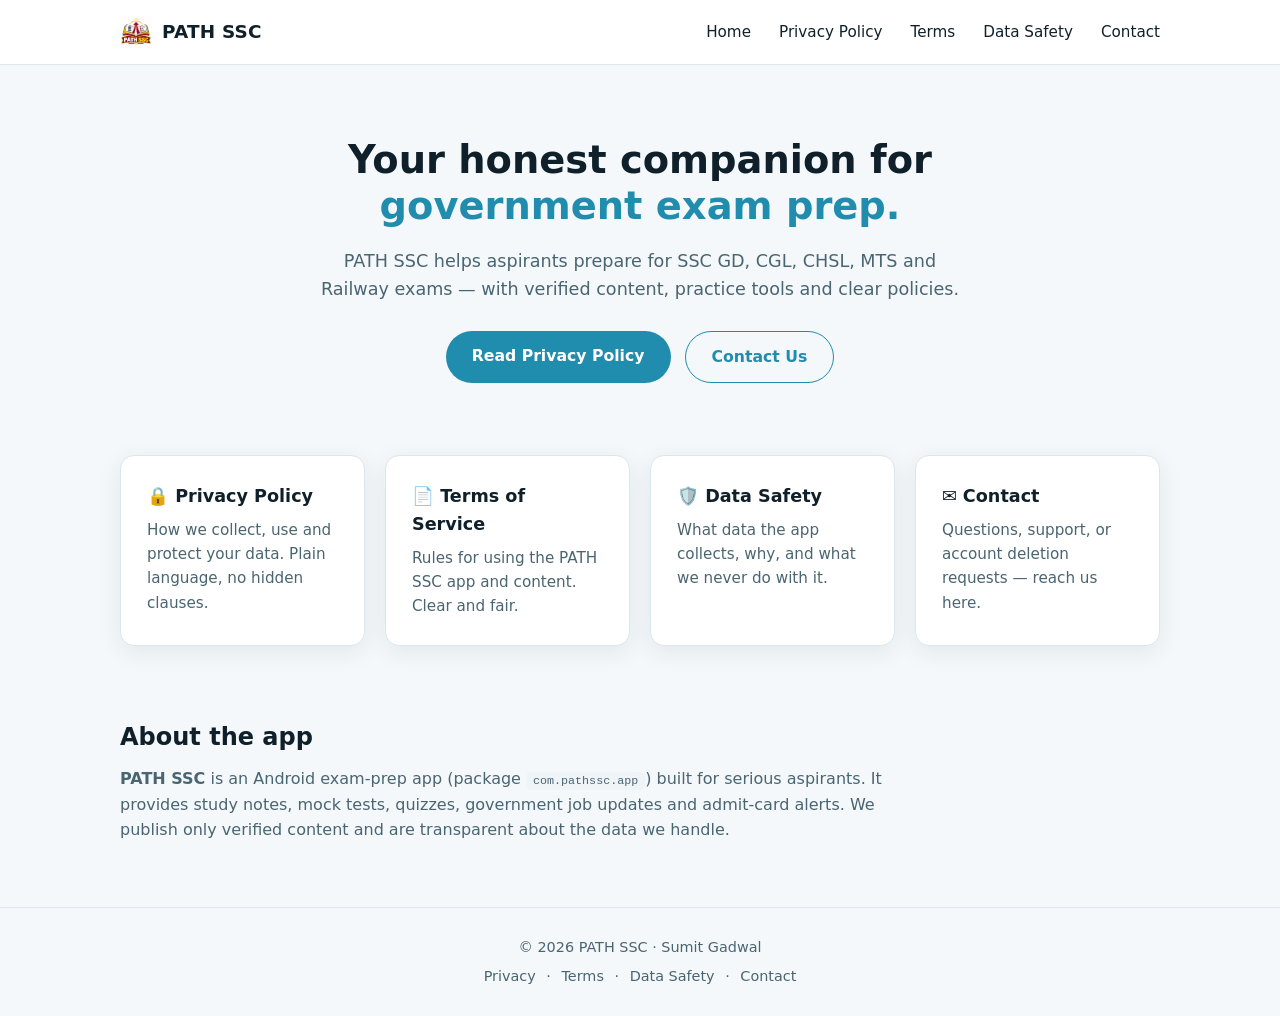
==== index.html @ 65ccd002 "PATH SSC legal website (privacy, terms, data safety, contact)" ====
<!DOCTYPE html>
<html lang="en">
<head>
  <meta charset="UTF-8">
  <meta name="viewport" content="width=device-width, initial-scale=1.0">
  <title>PATH SSC — Government Exam Companion | Policies & Legal</title>
  <meta name="description" content="PATH SSC official site — privacy policy, terms of service, data safety and contact for the PATH SSC government exam preparation app.">
  <link rel="icon" type="image/svg+xml" href="assets/icon.png">
  <link rel="stylesheet" href="css/style.css">
</head>
<body>
  <header class="site-header">
    <div class="container header-inner">
      <a href="index.html" class="brand">
        <img src="assets/icon.png" alt="PATH SSC logo" class="brand-icon">
        <span class="brand-name">PATH SSC</span>
      </a>
      <nav class="nav" id="nav">
        <a href="index.html">Home</a>
        <a href="privacy-policy.html">Privacy Policy</a>
        <a href="terms.html">Terms</a>
        <a href="data-safety.html">Data Safety</a>
        <a href="contact.html">Contact</a>
      </nav>
      <button class="nav-toggle" id="navToggle" aria-label="Menu" aria-expanded="false">
        <span></span><span></span><span></span>
      </button>
    </div>
  </header>

  <main>
    <section class="hero">
      <div class="container">
        <h1>Your honest companion for<br><span class="accent">government exam prep.</span></h1>
        <p class="lead">PATH SSC helps aspirants prepare for SSC GD, CGL, CHSL, MTS and Railway exams — with verified content, practice tools and clear policies.</p>
        <div class="hero-actions">
          <a class="btn btn-primary" href="privacy-policy.html">Read Privacy Policy</a>
          <a class="btn btn-ghost" href="contact.html">Contact Us</a>
        </div>
      </div>
    </section>

    <section class="cards">
      <div class="container cards-grid">
        <a class="card" href="privacy-policy.html">
          <h2>🔒 Privacy Policy</h2>
          <p>How we collect, use and protect your data. Plain language, no hidden clauses.</p>
        </a>
        <a class="card" href="terms.html">
          <h2>📄 Terms of Service</h2>
          <p>Rules for using the PATH SSC app and content. Clear and fair.</p>
        </a>
        <a class="card" href="data-safety.html">
          <h2>🛡️ Data Safety</h2>
          <p>What data the app collects, why, and what we never do with it.</p>
        </a>
        <a class="card" href="contact.html">
          <h2>✉️ Contact</h2>
          <p>Questions, support, or account deletion requests — reach us here.</p>
        </a>
      </div>
    </section>

    <section class="note">
      <div class="container">
        <h2>About the app</h2>
        <p><strong>PATH SSC</strong> is an Android exam-prep app (package <code>com.pathssc.app</code>) built for serious aspirants. It provides study notes, mock tests, quizzes, government job updates and admit-card alerts. We publish only verified content and are transparent about the data we handle.</p>
      </div>
    </section>
  </main>

  <footer class="site-footer">
    <div class="container">
      <p>© <span id="year"></span> PATH SSC · Sumit Gadwal</p>
      <p class="footer-links">
        <a href="privacy-policy.html">Privacy</a> ·
        <a href="terms.html">Terms</a> ·
        <a href="data-safety.html">Data Safety</a> ·
        <a href="contact.html">Contact</a>
      </p>
    </div>
  </footer>

  <script src="js/main.js"></script>
</body>
</html>
---- css/style.css ----
:root {
  --teal: #218DAE;
  --cyan: #2BBBD7;
  --yellow: #FFD758;
  --cream: #FCE59A;
  --ink: #10202A;
  --muted: #4A6572;
  --bg: #F4F8FA;
  --surface: #FFFFFF;
  --border: #DCE7EC;
  --radius: 14px;
  --shadow: 0 6px 24px rgba(16, 32, 42, 0.08);
  --font: 'Segoe UI', system-ui, -apple-system, sans-serif;
}

* { margin: 0; padding: 0; box-sizing: border-box; }
html { scroll-behavior: smooth; }
body {
  font-family: var(--font);
  color: var(--ink);
  background: var(--bg);
  line-height: 1.6;
}
.container { max-width: 1080px; margin: 0 auto; padding: 0 20px; }
a { color: var(--teal); text-decoration: none; }
a:hover { text-decoration: underline; }

/* Header */
.site-header {
  position: sticky; top: 0; z-index: 50;
  background: rgba(255,255,255,0.92);
  backdrop-filter: blur(8px);
  border-bottom: 1px solid var(--border);
}
.header-inner { display: flex; align-items: center; justify-content: space-between; height: 64px; }
.brand { display: flex; align-items: center; gap: 10px; font-weight: 700; color: var(--ink); }
.brand-icon { width: 32px; height: 32px; }
.brand-name { font-size: 1.15rem; letter-spacing: 0.2px; }
.nav { display: flex; gap: 28px; }
.nav a { color: var(--ink); font-weight: 500; font-size: 0.95rem; }
.nav a:hover { color: var(--teal); text-decoration: none; }
.nav-toggle { display: none; background: none; border: 0; cursor: pointer; flex-direction: column; gap: 5px; padding: 6px; }
.nav-toggle span { display: block; width: 24px; height: 2px; background: var(--ink); border-radius: 2px; transition: 0.2s; }

/* Hero */
.hero { padding: 72px 0 48px; text-align: center; }
.hero h1 { font-size: 2.4rem; font-weight: 800; line-height: 1.2; }
.accent { color: var(--teal); }
.lead { max-width: 640px; margin: 18px auto 0; color: var(--muted); font-size: 1.1rem; }
.hero-actions { margin-top: 28px; display: flex; gap: 14px; justify-content: center; flex-wrap: wrap; }
.btn { display: inline-block; padding: 12px 26px; border-radius: 999px; font-weight: 600; font-size: 0.98rem; transition: 0.2s; }
.btn-primary { background: var(--teal); color: #fff; }
.btn-primary:hover { background: #187a96; text-decoration: none; }
.btn-ghost { background: transparent; color: var(--teal); border: 1.5px solid var(--teal); }
.btn-ghost:hover { background: var(--teal); color: #fff; text-decoration: none; }

/* Cards */
.cards { padding: 24px 0 48px; }
.cards-grid { display: grid; grid-template-columns: repeat(auto-fit, minmax(220px, 1fr)); gap: 20px; }
.card {
  background: var(--surface); border: 1px solid var(--border);
  border-radius: var(--radius); padding: 26px; box-shadow: var(--shadow);
  transition: transform 0.18s, box-shadow 0.18s; color: var(--ink); display: block;
}
.card:hover { transform: translateY(-4px); box-shadow: 0 12px 32px rgba(16,32,42,0.14); text-decoration: none; }
.card h2 { font-size: 1.1rem; margin-bottom: 8px; }
.card p { color: var(--muted); font-size: 0.95rem; }

/* Note */
.note { padding: 24px 0 64px; }
.note h2 { margin-bottom: 10px; }
.note p { color: var(--muted); max-width: 780px; }
.note code { background: #eef4f7; padding: 2px 7px; border-radius: 6px; font-size: 0.9em; }

/* Legal pages */
.page { padding: 48px 0 72px; }
.page-header { margin-bottom: 28px; }
.page-header h1 { font-size: 2rem; }
.page-header .updated { color: var(--muted); font-size: 0.88rem; margin-top: 4px; }
.legal { background: var(--surface); border: 1px solid var(--border); border-radius: var(--radius); padding: 36px; box-shadow: var(--shadow); }
.legal h2 { font-size: 1.25rem; margin: 26px 0 8px; color: var(--teal); }
.legal h2:first-child { margin-top: 0; }
.legal p, .legal li { color: #304a56; margin-bottom: 10px; }
.legal ul, .legal ol { padding-left: 22px; margin-bottom: 14px; }
.legal strong { color: var(--ink); }

/* Contact */
.contact-box { max-width: 640px; }
.contact-item { background: var(--surface); border: 1px solid var(--border); border-radius: var(--radius); padding: 22px 26px; margin-bottom: 16px; }
.contact-item h3 { margin-bottom: 6px; font-size: 1.05rem; }
.contact-item p { color: var(--muted); }
.contact-item a { font-weight: 600; }

/* Footer */
.site-footer { border-top: 1px solid var(--border); padding: 28px 0; text-align: center; color: var(--muted); font-size: 0.9rem; }
.footer-links { margin-top: 6px; }
.footer-links a { color: var(--muted); margin: 0 6px; }

/* Responsive */
@media (max-width: 720px) {
  .hero h1 { font-size: 1.8rem; }
  .nav {
    display: none; flex-direction: column; position: absolute; top: 64px; left: 0; right: 0;
    background: #fff; border-bottom: 1px solid var(--border); padding: 14px 20px; gap: 16px;
  }
  .nav.open { display: flex; }
  .nav-toggle { display: flex; }
  .legal { padding: 24px; }
}
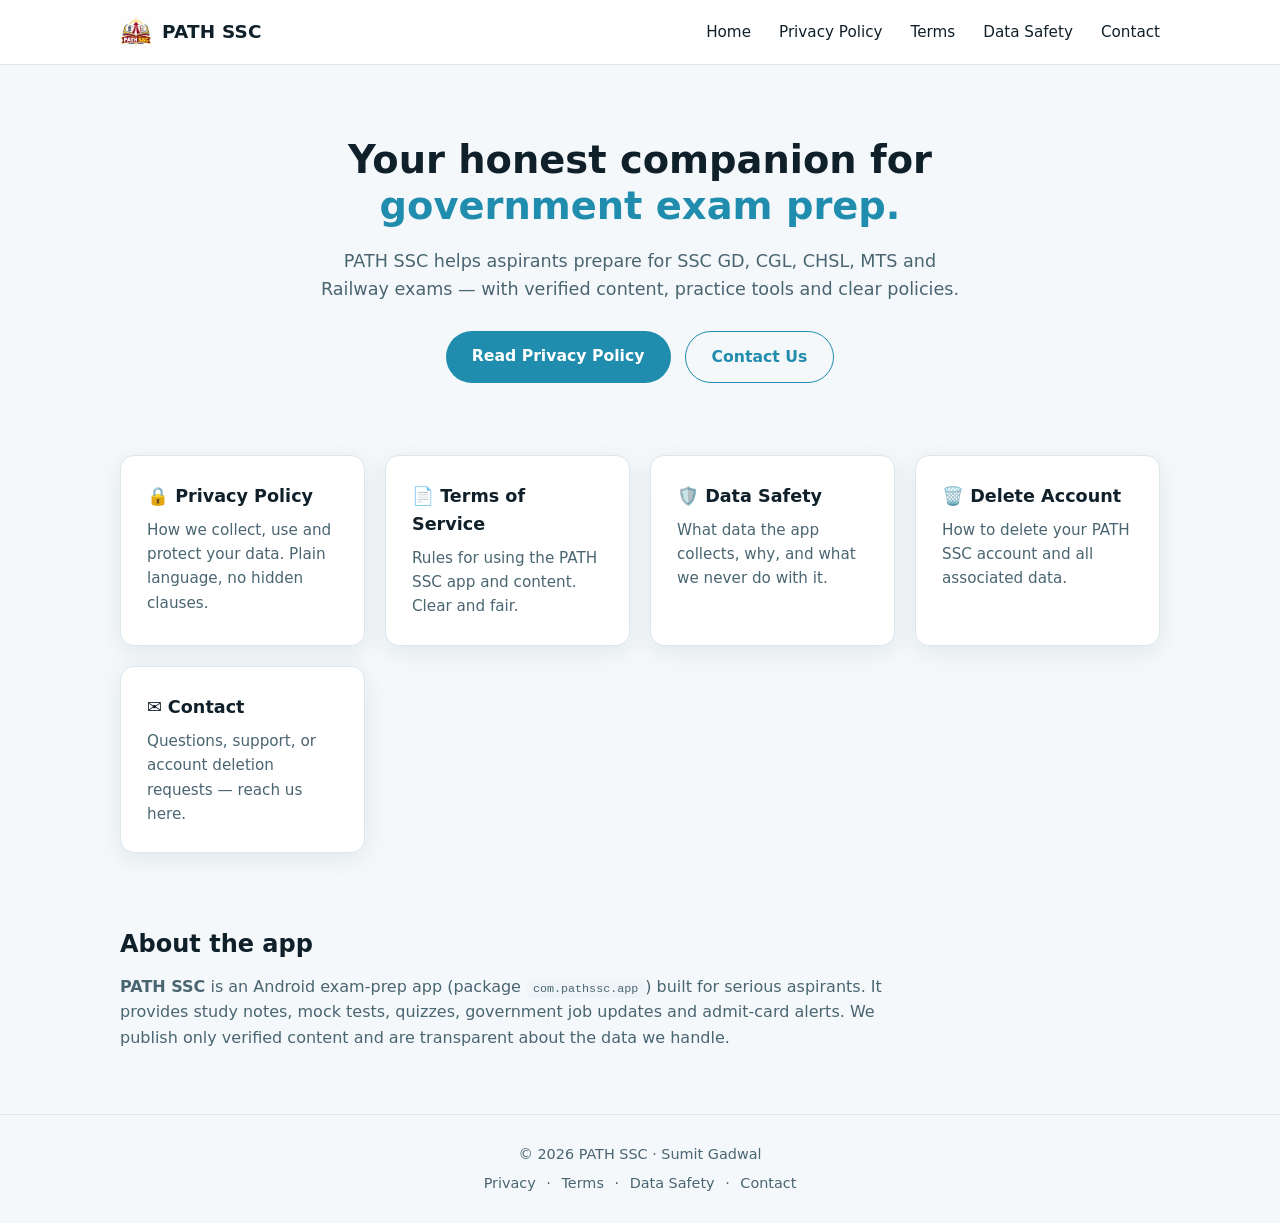
==== commit 95cb319e: "Add Delete Account page + links" ====
--- a/index.html
+++ b/index.html
@@ -54,6 +54,10 @@
           <h2>🛡️ Data Safety</h2>
           <p>What data the app collects, why, and what we never do with it.</p>
         </a>
+        <a class="card" href="delete-account.html">
+          <h2>🗑️ Delete Account</h2>
+          <p>How to delete your PATH SSC account and all associated data.</p>
+        </a>
         <a class="card" href="contact.html">
           <h2>✉️ Contact</h2>
           <p>Questions, support, or account deletion requests — reach us here.</p>
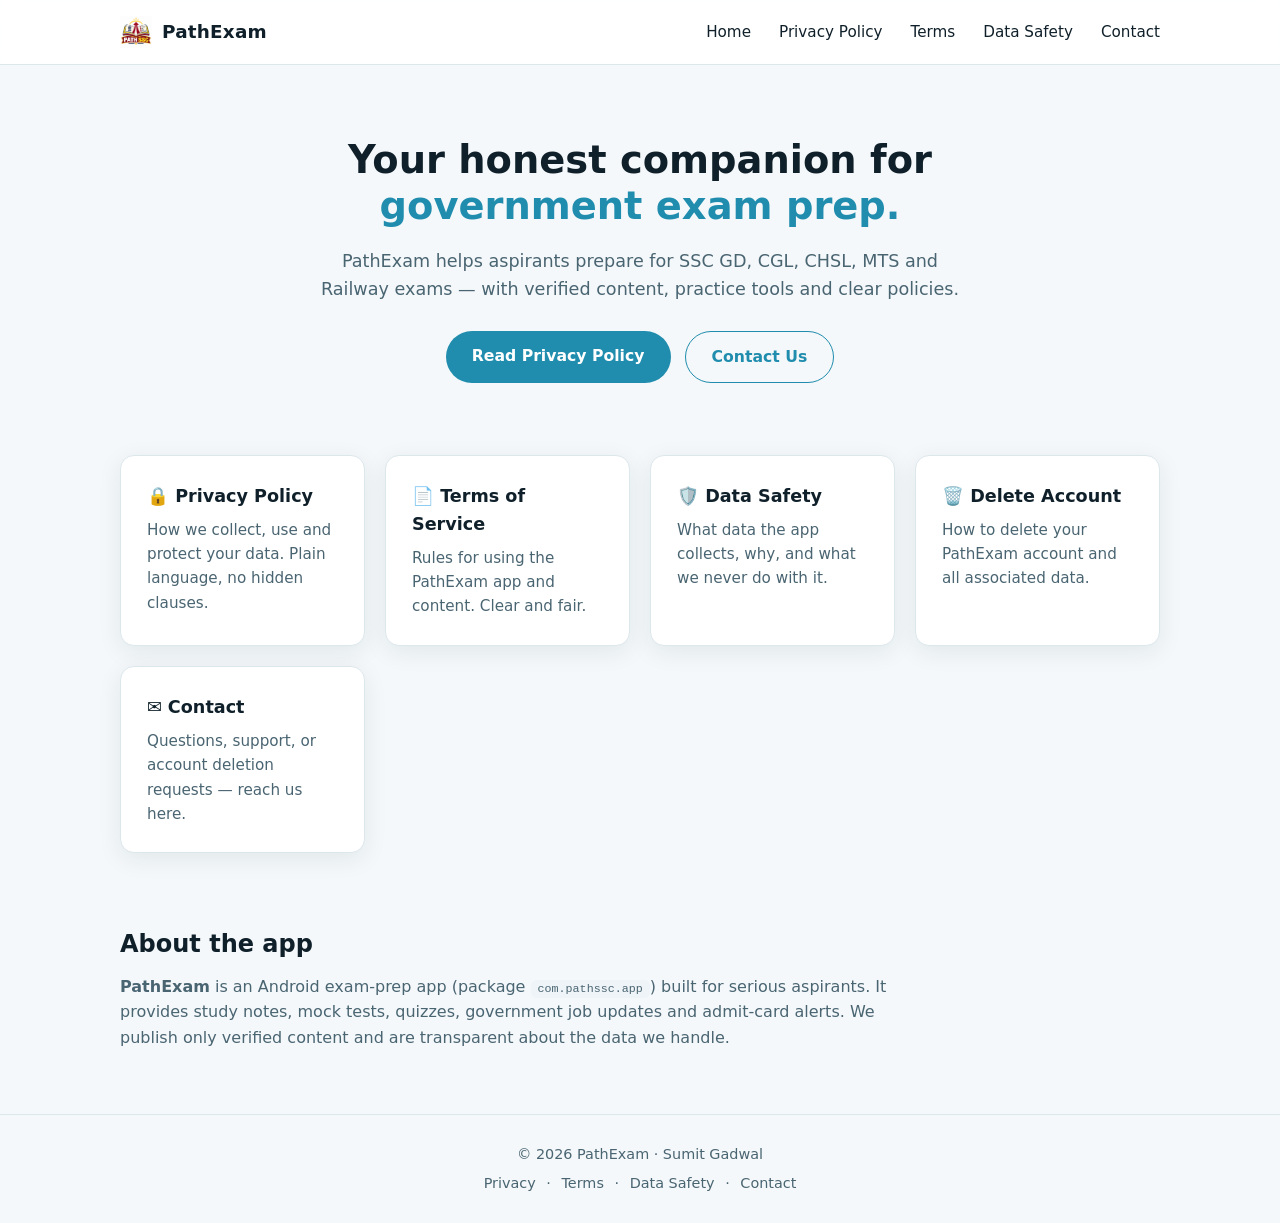
==== commit 5f6b742e: "Rebrand PATH SSC -> PathExam (Play impersonation fix)" ====
--- a/index.html
+++ b/index.html
@@ -3,8 +3,8 @@
 <head>
   <meta charset="UTF-8">
   <meta name="viewport" content="width=device-width, initial-scale=1.0">
-  <title>PATH SSC — Government Exam Companion | Policies & Legal</title>
-  <meta name="description" content="PATH SSC official site — privacy policy, terms of service, data safety and contact for the PATH SSC government exam preparation app.">
+  <title>PathExam — Government Exam Companion | Policies & Legal</title>
+  <meta name="description" content="PathExam official site — privacy policy, terms of service, data safety and contact for the PathExam government exam preparation app.">
   <link rel="icon" type="image/svg+xml" href="assets/icon.png">
   <link rel="stylesheet" href="css/style.css">
 </head>
@@ -12,8 +12,8 @@
   <header class="site-header">
     <div class="container header-inner">
       <a href="index.html" class="brand">
-        <img src="assets/icon.png" alt="PATH SSC logo" class="brand-icon">
-        <span class="brand-name">PATH SSC</span>
+        <img src="assets/icon.png" alt="PathExam logo" class="brand-icon">
+        <span class="brand-name">PathExam</span>
       </a>
       <nav class="nav" id="nav">
         <a href="index.html">Home</a>
@@ -32,7 +32,7 @@
     <section class="hero">
       <div class="container">
         <h1>Your honest companion for<br><span class="accent">government exam prep.</span></h1>
-        <p class="lead">PATH SSC helps aspirants prepare for SSC GD, CGL, CHSL, MTS and Railway exams — with verified content, practice tools and clear policies.</p>
+        <p class="lead">PathExam helps aspirants prepare for SSC GD, CGL, CHSL, MTS and Railway exams — with verified content, practice tools and clear policies.</p>
         <div class="hero-actions">
           <a class="btn btn-primary" href="privacy-policy.html">Read Privacy Policy</a>
           <a class="btn btn-ghost" href="contact.html">Contact Us</a>
@@ -48,7 +48,7 @@
         </a>
         <a class="card" href="terms.html">
           <h2>📄 Terms of Service</h2>
-          <p>Rules for using the PATH SSC app and content. Clear and fair.</p>
+          <p>Rules for using the PathExam app and content. Clear and fair.</p>
         </a>
         <a class="card" href="data-safety.html">
           <h2>🛡️ Data Safety</h2>
@@ -56,7 +56,7 @@
         </a>
         <a class="card" href="delete-account.html">
           <h2>🗑️ Delete Account</h2>
-          <p>How to delete your PATH SSC account and all associated data.</p>
+          <p>How to delete your PathExam account and all associated data.</p>
         </a>
         <a class="card" href="contact.html">
           <h2>✉️ Contact</h2>
@@ -68,14 +68,14 @@
     <section class="note">
       <div class="container">
         <h2>About the app</h2>
-        <p><strong>PATH SSC</strong> is an Android exam-prep app (package <code>com.pathssc.app</code>) built for serious aspirants. It provides study notes, mock tests, quizzes, government job updates and admit-card alerts. We publish only verified content and are transparent about the data we handle.</p>
+        <p><strong>PathExam</strong> is an Android exam-prep app (package <code>com.pathssc.app</code>) built for serious aspirants. It provides study notes, mock tests, quizzes, government job updates and admit-card alerts. We publish only verified content and are transparent about the data we handle.</p>
       </div>
     </section>
   </main>
 
   <footer class="site-footer">
     <div class="container">
-      <p>© <span id="year"></span> PATH SSC · Sumit Gadwal</p>
+      <p>© <span id="year"></span> PathExam · Sumit Gadwal</p>
       <p class="footer-links">
         <a href="privacy-policy.html">Privacy</a> ·
         <a href="terms.html">Terms</a> ·
